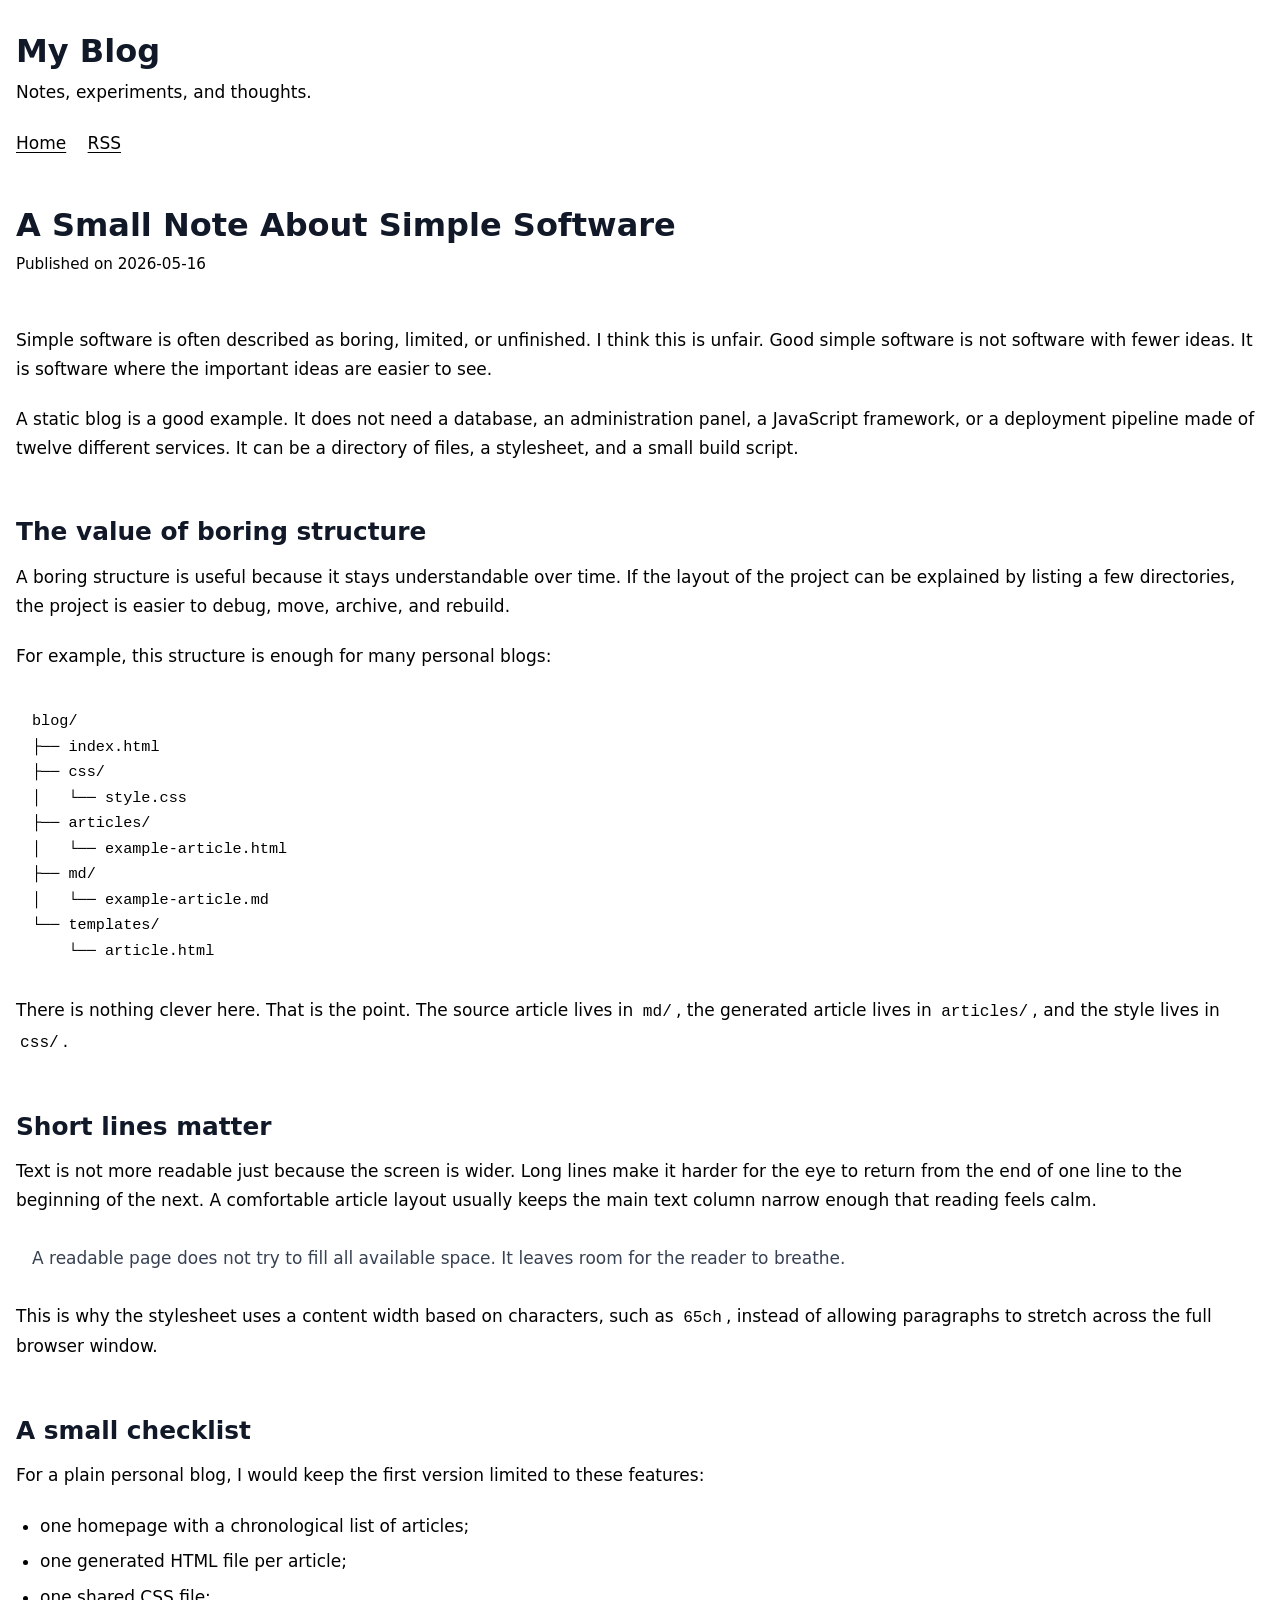
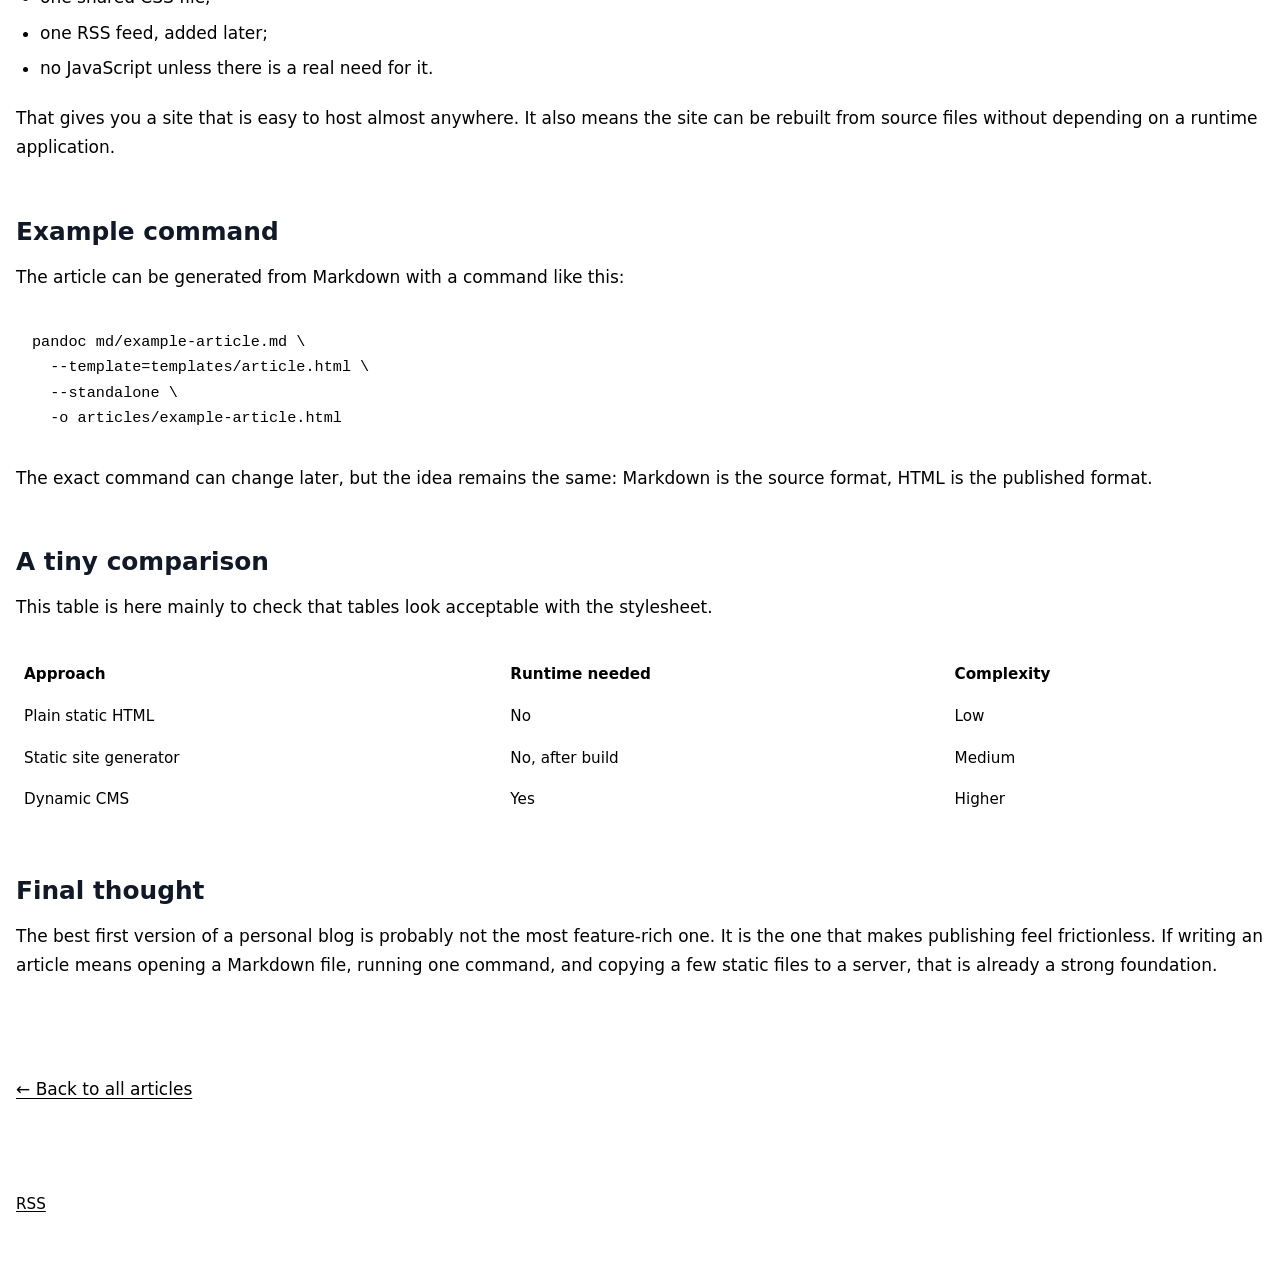
==== articles/example-article.html @ f5bbffbb "feat: site skeleton" ====
<!DOCTYPE html>
<html lang="en">
<head>
  <meta charset="utf-8">

  <meta name="viewport" content="width=device-width, initial-scale=1">

  <title>A Small Note About Simple Software</title>
  <meta name="description" content="An example article used to test the visual style of a minimal static blog.">

  <link rel="canonical" href="https://example.com/articles/example-article.html">
  <link rel="alternate" type="application/rss+xml" title="My Blog RSS Feed" href="/feed.xml">
  <link rel="stylesheet" href="/css/style.css">
</head>

<body>
  <header class="site-header">
    <h1 class="site-title">
      <a href="/">My Blog</a>
    </h1>

    <p class="site-description">
      Notes, experiments, and thoughts.
    </p>

    <nav class="site-nav" aria-label="Main navigation">
      <a href="/">Home</a>
      <a href="/feed.xml">RSS</a>
    </nav>
  </header>

  <main id="content">
    <article>
      <header>
        <h1>A Small Note About Simple Software</h1>

        <p class="article-meta">
          Published on
          <time datetime="2026-05-16">2026-05-16</time>
        </p>
      </header>

      <p>
        Simple software is often described as boring, limited, or unfinished.
        I think this is unfair. Good simple software is not software with fewer
        ideas. It is software where the important ideas are easier to see.
      </p>

      <p>
        A static blog is a good example. It does not need a database, an
        administration panel, a JavaScript framework, or a deployment pipeline
        made of twelve different services. It can be a directory of files, a
        stylesheet, and a small build script.
      </p>

      <h2>The value of boring structure</h2>

      <p>
        A boring structure is useful because it stays understandable over time.
        If the layout of the project can be explained by listing a few
        directories, the project is easier to debug, move, archive, and rebuild.
      </p>

      <p>
        For example, this structure is enough for many personal blogs:
      </p>

      <pre><code>blog/
├── index.html
├── css/
│   └── style.css
├── articles/
│   └── example-article.html
├── md/
│   └── example-article.md
└── templates/
    └── article.html</code></pre>

      <p>
        There is nothing clever here. That is the point. The source article
        lives in <code>md/</code>, the generated article lives in
        <code>articles/</code>, and the style lives in <code>css/</code>.
      </p>

      <h2>Short lines matter</h2>

      <p>
        Text is not more readable just because the screen is wider. Long lines
        make it harder for the eye to return from the end of one line to the
        beginning of the next. A comfortable article layout usually keeps the
        main text column narrow enough that reading feels calm.
      </p>

      <blockquote>
        <p>
          A readable page does not try to fill all available space. It leaves
          room for the reader to breathe.
        </p>
      </blockquote>

      <p>
        This is why the stylesheet uses a content width based on characters,
        such as <code>65ch</code>, instead of allowing paragraphs to stretch
        across the full browser window.
      </p>

      <h2>A small checklist</h2>

      <p>
        For a plain personal blog, I would keep the first version limited to
        these features:
      </p>

      <ul>
        <li>one homepage with a chronological list of articles;</li>
        <li>one generated HTML file per article;</li>
        <li>one shared CSS file;</li>
        <li>one RSS feed, added later;</li>
        <li>no JavaScript unless there is a real need for it.</li>
      </ul>

      <p>
        That gives you a site that is easy to host almost anywhere. It also
        means the site can be rebuilt from source files without depending on a
        runtime application.
      </p>

      <h2>Example command</h2>

      <p>
        The article can be generated from Markdown with a command like this:
      </p>

      <pre><code>pandoc md/example-article.md \
  --template=templates/article.html \
  --standalone \
  -o articles/example-article.html</code></pre>

      <p>
        The exact command can change later, but the idea remains the same:
        Markdown is the source format, HTML is the published format.
      </p>

      <h2>A tiny comparison</h2>

      <p>
        This table is here mainly to check that tables look acceptable with the
        stylesheet.
      </p>

      <table>
        <thead>
          <tr>
            <th>Approach</th>
            <th>Runtime needed</th>
            <th>Complexity</th>
          </tr>
        </thead>
        <tbody>
          <tr>
            <td>Plain static HTML</td>
            <td>No</td>
            <td>Low</td>
          </tr>
          <tr>
            <td>Static site generator</td>
            <td>No, after build</td>
            <td>Medium</td>
          </tr>
          <tr>
            <td>Dynamic CMS</td>
            <td>Yes</td>
            <td>Higher</td>
          </tr>
        </tbody>
      </table>

      <h2>Final thought</h2>

      <p>
        The best first version of a personal blog is probably not the most
        feature-rich one. It is the one that makes publishing feel frictionless.
        If writing an article means opening a Markdown file, running one command,
        and copying a few static files to a server, that is already a strong
        foundation.
      </p>

      <hr>

      <p>
        <a href="/">← Back to all articles</a>
      </p>
    </article>
  </main>

  <footer class="site-footer">
    <p>
      <a href="/feed.xml">RSS</a>
    </p>
  </footer>
</body>
</html>
---- css/style.css ----
/*
  Minimal readable blog stylesheet.
 */  Goal: comfortable long-form reading, not visual noise.

article {
  max-width: var(--content-width);
}

article header {
  margin-bottom: 3rem;
}

article header h1 {
  margin-bottom: 0.4rem;
}

article time,
.date {
  color: var(--muted);
  font-size: 0.95rem;
}

/* ---------- Lists ---------- */

ul,
ol {
  padding-left: 1.5rem;
  margin-top: 0;
  margin-bottom: 1.25em;
}

li {
  margin-bottom: 0.4em;
}

li > ul,
li > ol {
  margin-top: 0.4em;
  margin-bottom: 0.4em;
}

/* ---------- Blockquotes ---------- */

blockquote {
  margin: 1.8rem 0;
  padding-left: 1rem;
  border-left: 4px solid var(--border);
  color: #374151;
}

blockquote p:last-child {
  margin-bottom: 0;
}

/* ---------- Code ---------- */

code,
pre {
  font-family:
    ui-monospace,
    SFMono-Regular,
    Menlo,
    Monaco,
    Consolas,
    "Liberation Mono",
    monospace;
}

code {
  padding: 0.1em 0.25em;
  border-radius: 0.25rem;
  background: var(--surface);
  font-size: 0.95em;
}

pre {
  overflow-x: auto;
  padding: 1rem;
  border-radius: 0.5rem;
  background: var(--surface);
  border: 1px solid var(--border);
  line-height: 1.5;
}

pre code {
  padding: 0;
  background: transparent;
  font-size: 0.95rem;
}

/* ---------- Images and media ---------- */

img,
svg,
video {
  max-width: 100%;
  height: auto;
}

figure {
  margin: 2rem 0;
}

figcaption {
  margin-top: 0.5rem;
  color: var(--muted);
  font-size: 0.95rem;
  text-align: center;
}

/* ---------- Tables ---------- */

table {
  width: 100%;
  border-collapse: collapse;
  margin: 2rem 0;
  font-size: 0.95rem;
}

th,
td {
  padding: 0.5rem;
  border: 1px solid var(--border);
  text-align: left;
}

th {
  background: var(--surface);
}

/* ---------- Horizontal rule ---------- */

hr {
  margin: 3rem 0;
  border: 0;
  border-top: 1px solid var(--border);
}

/* ---------- Small screens ---------- */

@media (max-width: 600px) {
  body {
    padding: 1.25rem 1rem;
    font-size: 1rem;
  }

  .site-title {
    font-size: 1.7rem;
  }

  h1 {
    font-size: 1.7rem;
  }

  h2 {
    font-size: 1.35rem;
  }
}
*/

/* ---------- Base document ---------- */

:root {
  --text: #1f2933;
  --muted: #6b7280;
  --background: #ffffff;
  --surface: #f6f8fa;
  --border: #d8dee4;
  --link: #0969da;

  /*
    Good reading width:
    65ch means roughly 65 characters per line.
    This keeps text from stretching across the whole screen.
  */
  --content-width: 65ch;
}

* {
  box-sizing: border-box;
}

html {
  font-size: 100%;
}

body {
  margin: 0;
  padding: 2rem 1rem;
  color: var(--text);
  background: var(--background);

  font-family:
    system-ui,
    -apple-system,
    BlinkMacSystemFont,
    "Segoe UI",
    sans-serif;

  font-size: 1.0625rem;
  line-height: 1.7;

  /*
    Important for readability:
    never justify long-form text on the web.
  */
  text-align: left;
}

/* ---------- Page layout ---------- */

body > header,
body > main,
body > footer {
  max-width: var(--content-width);
  margin-inline: auto;
}

body > main {
  margin-top: 3rem;
}

body > footer {
  margin-top: 4rem;
  padding-top: 1.5rem;
  border-top: 1px solid var(--border);
  color: var(--muted);
  font-size: 0.95rem;
}

/* ---------- Header ---------- */

.site-header {
  margin-bottom: 3rem;
}

.site-title {
  margin: 0;
  font-size: 2rem;
  line-height: 1.2;
}

.site-title a {
  color: inherit;
  text-decoration: none;
}

.site-description {
  margin-top: 0.5rem;
  color: var(--muted);
}

.site-nav {
  margin-top: 1rem;
}

.site-nav a {
  margin-right: 1rem;
}

/* ---------- Typography ---------- */

h1,
h2,
h3,
h4,
h5,
h6 {
  margin-top: 2.2em;
  margin-bottom: 0.6em;
  line-height: 1.25;
  color: #111827;
}

h1 {
  font-size: 2rem;
  margin-top: 0;
}

h2 {
  font-size: 1.55rem;
}

h3 {
  font-size: 1.25rem;
}

p {
  margin-top: 0;
  margin-bottom: 1.25em;
}

/*
  Avoid huge vertical gaps after headings.
*/
h1 + p,
h2 + p,
h3 + p {
  margin-top: 0;
}

/*
  Do not justify paragraphs.
  Hyphenation is also disabled by default to avoid odd breaks.
*/
p,
li {
  text-align: left;
  hyphens: none;
}

/* ---------- Links ---------- */

a {
  color: var(--link);
  text-underline-offset: 0.15em;
}

a:hover {
  text-decoration-thickness: 0.12em;
}

a:visited {
  color: #8250df;
}

/* ---------- Article list ---------- */

.article-list {
  padding-left: 0;
  list-style: none;
}

.article-item {
  margin-bottom: 2rem;
}

.article-title {
  margin-bottom: 0.25rem;
  font-size: 1.2rem;
}

.article-title a {
  color: inherit;
  text-decoration: none;
}

.article-title a:hover {
  color: var(--link);
  text-decoration: underline;
}

.article-meta {
  margin-bottom: 0.5rem;
  color: var(--muted);
  font-size: 0.95rem;
}

.article-summary {
  margin-bottom: 0;
  color: #374151;
}
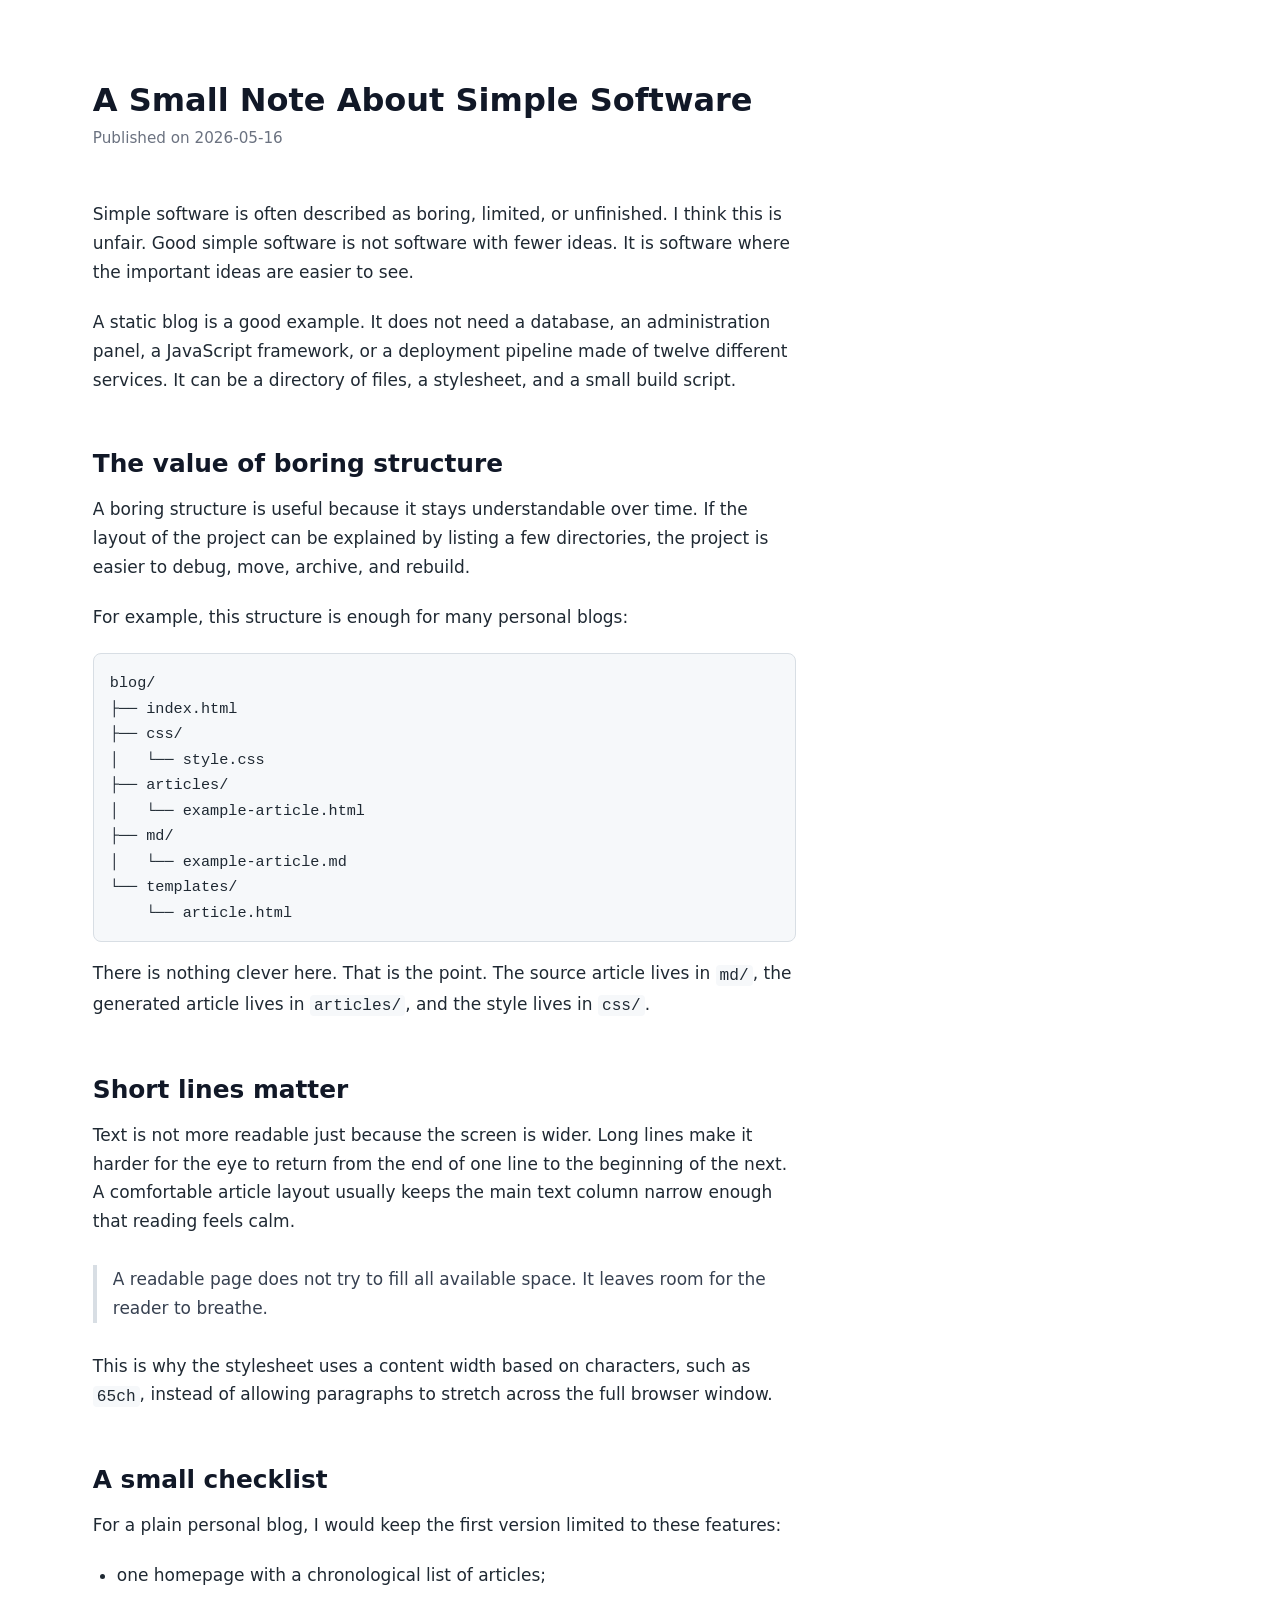
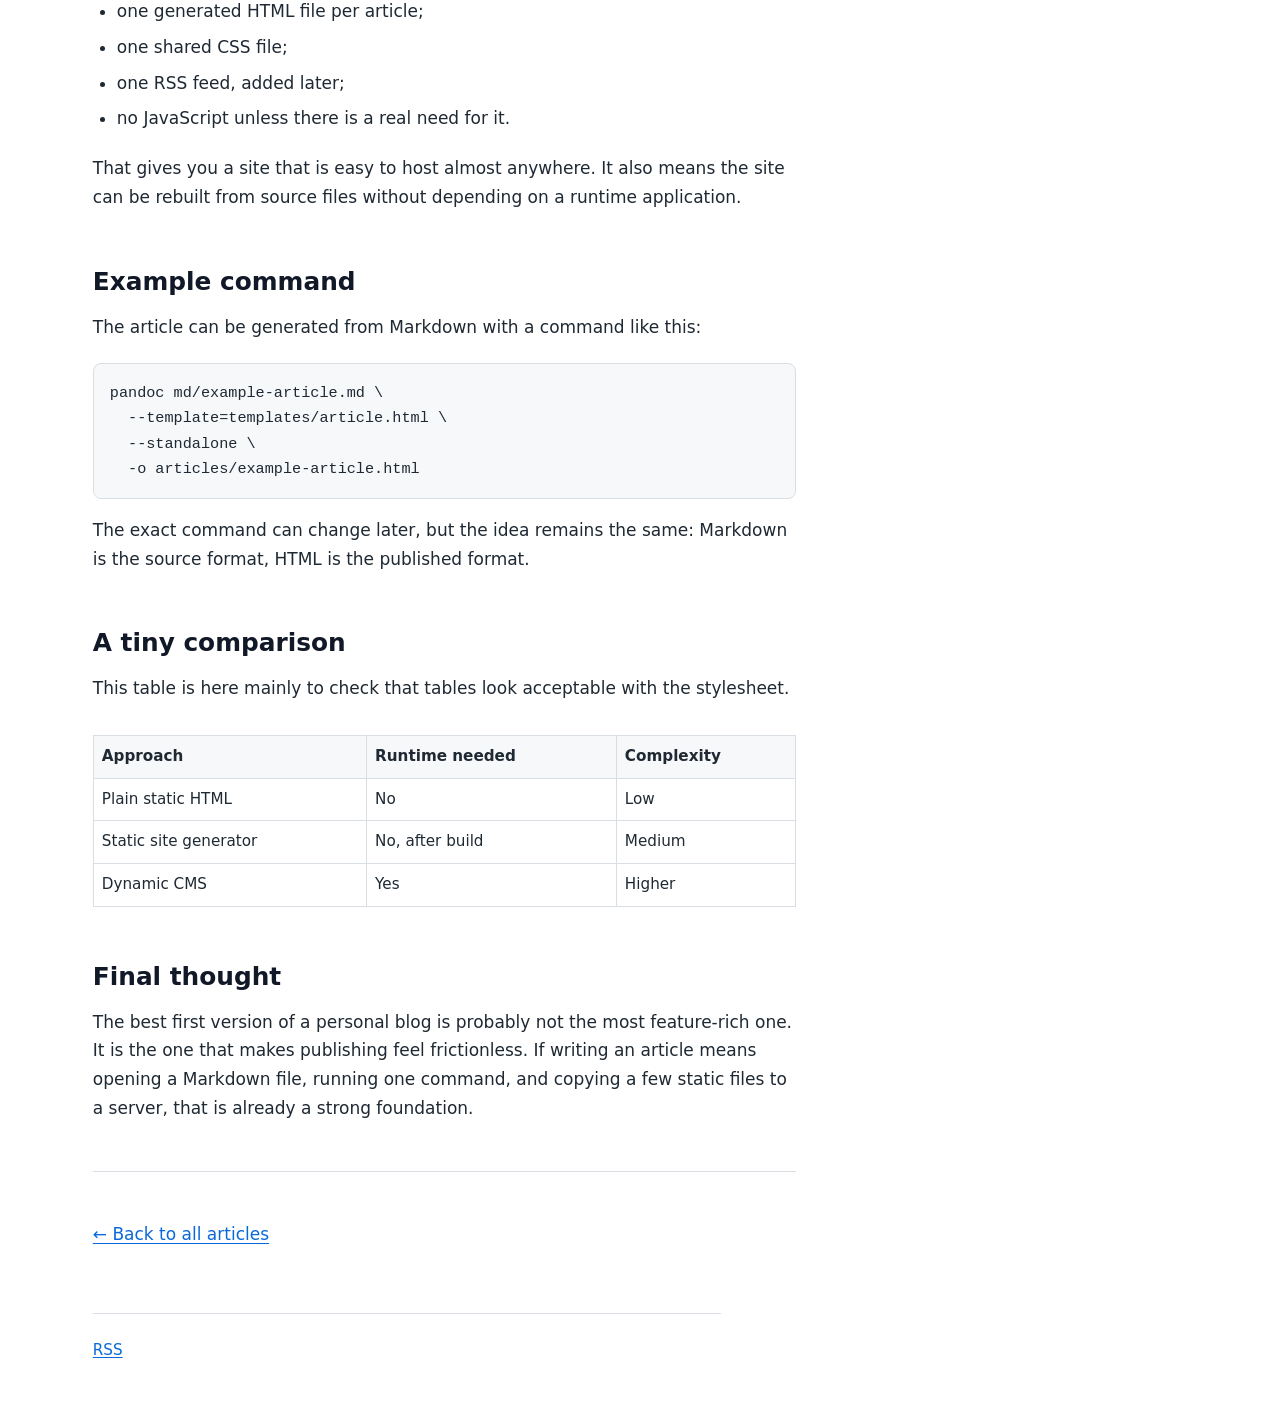
==== commit ec5eca4f: "fix: remove title site from example article" ====
--- a/articles/example-article.html
+++ b/articles/example-article.html
@@ -14,21 +14,6 @@
 </head>
 
 <body>
-  <header class="site-header">
-    <h1 class="site-title">
-      <a href="/">My Blog</a>
-    </h1>
-
-    <p class="site-description">
-      Notes, experiments, and thoughts.
-    </p>
-
-    <nav class="site-nav" aria-label="Main navigation">
-      <a href="/">Home</a>
-      <a href="/feed.xml">RSS</a>
-    </nav>
-  </header>
-
   <main id="content">
     <article>
       <header>
--- a/css/style.css
+++ b/css/style.css
@@ -1,8 +1,204 @@
 /*
   Minimal readable blog stylesheet.
- */  Goal: comfortable long-form reading, not visual noise.
+  Goal: comfortable long-form reading, not visual noise.
+*/
+
+/* ---------- Base document ---------- */
+
+:root {
+  --text: #1f2933;
+  --muted: #6b7280;
+  --background: #ffffff;
+  --surface: #f6f8fa;
+  --border: #d8dee4;
+  --link: #0969da;
+
+  /*
+    Around 65 characters per line is comfortable for long-form text.
+  */
+  --content-width: 65ch;
+  --page-left-margin: clamp(1rem, 6vw, 8rem);
+}
+
+* {
+  box-sizing: border-box;
+}
+
+html {
+  font-size: 100%;
+}
+
+body {
+  margin: 0;
+  padding: 2rem 1rem;
+  color: var(--text);
+  background: var(--background);
+
+  font-family:
+    system-ui,
+    -apple-system,
+    BlinkMacSystemFont,
+    "Segoe UI",
+    sans-serif;
+
+  font-size: 1.0625rem;
+  line-height: 1.7;
+  text-align: left;
+}
+
+/* ---------- Page layout ---------- */
+
+body > header,
+body > main,
+body > footer {
+  width: min(100%, var(--content-width));
+  max-width: var(--content-width);
+  margin-left: var(--page-left-margin);
+  margin-right: auto;
+}
+
+body > main {
+  margin-top: 3rem;
+}
+
+body > footer {
+  margin-top: 4rem;
+  padding-top: 1.5rem;
+  border-top: 1px solid var(--border);
+  color: var(--muted);
+  font-size: 0.95rem;
+}
+
+/* ---------- Header ---------- */
+
+.site-header {
+  margin-bottom: 3rem;
+}
+
+.site-title {
+  margin: 0;
+  font-size: 2rem;
+  line-height: 1.2;
+}
+
+.site-title a {
+  color: inherit;
+  text-decoration: none;
+}
+
+.site-description {
+  margin-top: 0.5rem;
+  color: var(--muted);
+}
+
+.site-nav {
+  margin-top: 1rem;
+}
+
+.site-nav a {
+  margin-right: 1rem;
+}
+
+/* ---------- Typography ---------- */
+
+h1,
+h2,
+h3,
+h4,
+h5,
+h6 {
+  margin-top: 2.2em;
+  margin-bottom: 0.6em;
+  line-height: 1.25;
+  color: #111827;
+}
+
+h1 {
+  margin-top: 0;
+  font-size: 2rem;
+}
+
+h2 {
+  font-size: 1.55rem;
+}
+
+h3 {
+  font-size: 1.25rem;
+}
+
+p {
+  margin-top: 0;
+  margin-bottom: 1.25em;
+}
+
+h1 + p,
+h2 + p,
+h3 + p {
+  margin-top: 0;
+}
+
+p,
+li {
+  text-align: left;
+  hyphens: none;
+}
+
+/* ---------- Links ---------- */
+
+a {
+  color: var(--link);
+  text-underline-offset: 0.15em;
+}
+
+a:hover {
+  text-decoration-thickness: 0.12em;
+}
+
+a:visited {
+  color: #8250df;
+}
+
+/* ---------- Article list ---------- */
+
+.article-list {
+  padding-left: 0;
+  list-style: none;
+}
+
+.article-item {
+  margin-bottom: 2rem;
+}
+
+.article-title {
+  margin-bottom: 0.25rem;
+  font-size: 1.2rem;
+}
+
+.article-title a {
+  color: inherit;
+  text-decoration: none;
+}
+
+.article-title a:hover {
+  color: var(--link);
+  text-decoration: underline;
+}
+
+.article-meta {
+  margin-bottom: 0.5rem;
+  color: var(--muted);
+  font-size: 0.95rem;
+}
+
+.article-summary {
+  margin-bottom: 0;
+  color: #374151;
+}
+
+/* ---------- Article pages ---------- */
 
 article {
+  width: 100%;
   max-width: var(--content-width);
 }
 
@@ -74,6 +270,7 @@
 }
 
 pre {
+  max-width: 100%;
   overflow-x: auto;
   padding: 1rem;
   border-radius: 0.5rem;
@@ -144,6 +341,15 @@
     font-size: 1rem;
   }
 
+  body > header,
+  body > main,
+  body > footer {
+    width: auto;
+    max-width: var(--content-width);
+    margin-left: 0;
+    margin-right: 0;
+  }
+
   .site-title {
     font-size: 1.7rem;
   }
@@ -156,207 +362,3 @@
     font-size: 1.35rem;
   }
 }
-*/
-
-/* ---------- Base document ---------- */
-
-:root {
-  --text: #1f2933;
-  --muted: #6b7280;
-  --background: #ffffff;
-  --surface: #f6f8fa;
-  --border: #d8dee4;
-  --link: #0969da;
-
-  /*
-    Good reading width:
-    65ch means roughly 65 characters per line.
-    This keeps text from stretching across the whole screen.
-  */
-  --content-width: 65ch;
-}
-
-* {
-  box-sizing: border-box;
-}
-
-html {
-  font-size: 100%;
-}
-
-body {
-  margin: 0;
-  padding: 2rem 1rem;
-  color: var(--text);
-  background: var(--background);
-
-  font-family:
-    system-ui,
-    -apple-system,
-    BlinkMacSystemFont,
-    "Segoe UI",
-    sans-serif;
-
-  font-size: 1.0625rem;
-  line-height: 1.7;
-
-  /*
-    Important for readability:
-    never justify long-form text on the web.
-  */
-  text-align: left;
-}
-
-/* ---------- Page layout ---------- */
-
-body > header,
-body > main,
-body > footer {
-  max-width: var(--content-width);
-  margin-inline: auto;
-}
-
-body > main {
-  margin-top: 3rem;
-}
-
-body > footer {
-  margin-top: 4rem;
-  padding-top: 1.5rem;
-  border-top: 1px solid var(--border);
-  color: var(--muted);
-  font-size: 0.95rem;
-}
-
-/* ---------- Header ---------- */
-
-.site-header {
-  margin-bottom: 3rem;
-}
-
-.site-title {
-  margin: 0;
-  font-size: 2rem;
-  line-height: 1.2;
-}
-
-.site-title a {
-  color: inherit;
-  text-decoration: none;
-}
-
-.site-description {
-  margin-top: 0.5rem;
-  color: var(--muted);
-}
-
-.site-nav {
-  margin-top: 1rem;
-}
-
-.site-nav a {
-  margin-right: 1rem;
-}
-
-/* ---------- Typography ---------- */
-
-h1,
-h2,
-h3,
-h4,
-h5,
-h6 {
-  margin-top: 2.2em;
-  margin-bottom: 0.6em;
-  line-height: 1.25;
-  color: #111827;
-}
-
-h1 {
-  font-size: 2rem;
-  margin-top: 0;
-}
-
-h2 {
-  font-size: 1.55rem;
-}
-
-h3 {
-  font-size: 1.25rem;
-}
-
-p {
-  margin-top: 0;
-  margin-bottom: 1.25em;
-}
-
-/*
-  Avoid huge vertical gaps after headings.
-*/
-h1 + p,
-h2 + p,
-h3 + p {
-  margin-top: 0;
-}
-
-/*
-  Do not justify paragraphs.
-  Hyphenation is also disabled by default to avoid odd breaks.
-*/
-p,
-li {
-  text-align: left;
-  hyphens: none;
-}
-
-/* ---------- Links ---------- */
-
-a {
-  color: var(--link);
-  text-underline-offset: 0.15em;
-}
-
-a:hover {
-  text-decoration-thickness: 0.12em;
-}
-
-a:visited {
-  color: #8250df;
-}
-
-/* ---------- Article list ---------- */
-
-.article-list {
-  padding-left: 0;
-  list-style: none;
-}
-
-.article-item {
-  margin-bottom: 2rem;
-}
-
-.article-title {
-  margin-bottom: 0.25rem;
-  font-size: 1.2rem;
-}
-
-.article-title a {
-  color: inherit;
-  text-decoration: none;
-}
-
-.article-title a:hover {
-  color: var(--link);
-  text-decoration: underline;
-}
-
-.article-meta {
-  margin-bottom: 0.5rem;
-  color: var(--muted);
-  font-size: 0.95rem;
-}
-
-.article-summary {
-  margin-bottom: 0;
-  color: #374151;
-}
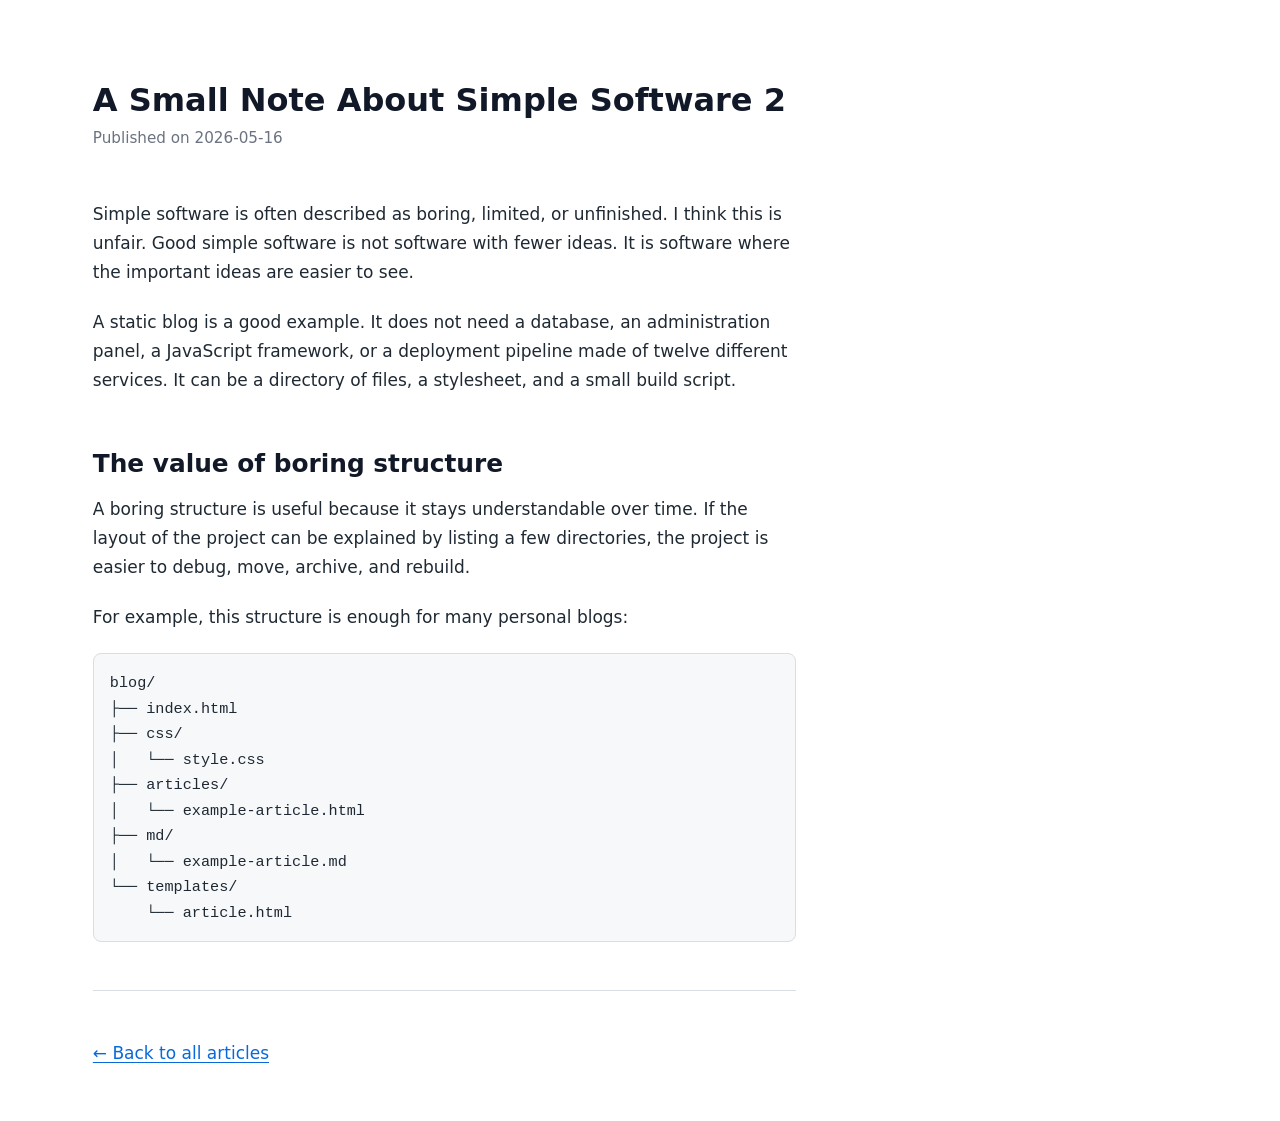
==== commit 27b1bd35: "feat: add markdown and html generated with pandoc as example" ====
--- a/articles/example-article.html
+++ b/articles/example-article.html
@@ -5,11 +5,16 @@
 
   <meta name="viewport" content="width=device-width, initial-scale=1">
 
-  <title>A Small Note About Simple Software</title>
-  <meta name="description" content="An example article used to test the visual style of a minimal static blog.">
+  <title>A Small Note About Simple Software 2</title>
+
+  <meta name="description" content="An example article used to test the
+visual style of a minimal static blog.">
 
   <link rel="canonical" href="https://example.com/articles/example-article.html">
-  <link rel="alternate" type="application/rss+xml" title="My Blog RSS Feed" href="/feed.xml">
+
+  <link rel="alternate" type="application/rss+xml" title="My
+Blog RSS Feed" href="/feed.xml">
+
   <link rel="stylesheet" href="/css/style.css">
 </head>
 
@@ -17,7 +22,7 @@
   <main id="content">
     <article>
       <header>
-        <h1>A Small Note About Simple Software</h1>
+        <h1>A Small Note About Simple Software 2</h1>
 
         <p class="article-meta">
           Published on
@@ -25,32 +30,21 @@
         </p>
       </header>
 
-      <p>
-        Simple software is often described as boring, limited, or unfinished.
-        I think this is unfair. Good simple software is not software with fewer
-        ideas. It is software where the important ideas are easier to see.
-      </p>
-
-      <p>
-        A static blog is a good example. It does not need a database, an
-        administration panel, a JavaScript framework, or a deployment pipeline
-        made of twelve different services. It can be a directory of files, a
-        stylesheet, and a small build script.
-      </p>
-
-      <h2>The value of boring structure</h2>
-
-      <p>
-        A boring structure is useful because it stays understandable over time.
-        If the layout of the project can be explained by listing a few
-        directories, the project is easier to debug, move, archive, and rebuild.
-      </p>
-
-      <p>
-        For example, this structure is enough for many personal blogs:
-      </p>
-
-      <pre><code>blog/
+<p>Simple software is often described as boring, limited, or unfinished.
+I think this is unfair. Good simple software is not software with fewer
+ideas. It is software where the important ideas are easier to see.</p>
+<p>A static blog is a good example. It does not need a database, an
+administration panel, a JavaScript framework, or a deployment pipeline
+made of twelve different services. It can be a directory of files, a
+stylesheet, and a small build script.</p>
+<h2 id="the-value-of-boring-structure">The value of boring
+structure</h2>
+<p>A boring structure is useful because it stays understandable over
+time. If the layout of the project can be explained by listing a few
+directories, the project is easier to debug, move, archive, and
+rebuild.</p>
+<p>For example, this structure is enough for many personal blogs:</p>
+<pre class="text"><code>blog/
 ├── index.html
 ├── css/
 │   └── style.css
@@ -61,115 +55,6 @@
 └── templates/
     └── article.html</code></pre>
 
-      <p>
-        There is nothing clever here. That is the point. The source article
-        lives in <code>md/</code>, the generated article lives in
-        <code>articles/</code>, and the style lives in <code>css/</code>.
-      </p>
-
-      <h2>Short lines matter</h2>
-
-      <p>
-        Text is not more readable just because the screen is wider. Long lines
-        make it harder for the eye to return from the end of one line to the
-        beginning of the next. A comfortable article layout usually keeps the
-        main text column narrow enough that reading feels calm.
-      </p>
-
-      <blockquote>
-        <p>
-          A readable page does not try to fill all available space. It leaves
-          room for the reader to breathe.
-        </p>
-      </blockquote>
-
-      <p>
-        This is why the stylesheet uses a content width based on characters,
-        such as <code>65ch</code>, instead of allowing paragraphs to stretch
-        across the full browser window.
-      </p>
-
-      <h2>A small checklist</h2>
-
-      <p>
-        For a plain personal blog, I would keep the first version limited to
-        these features:
-      </p>
-
-      <ul>
-        <li>one homepage with a chronological list of articles;</li>
-        <li>one generated HTML file per article;</li>
-        <li>one shared CSS file;</li>
-        <li>one RSS feed, added later;</li>
-        <li>no JavaScript unless there is a real need for it.</li>
-      </ul>
-
-      <p>
-        That gives you a site that is easy to host almost anywhere. It also
-        means the site can be rebuilt from source files without depending on a
-        runtime application.
-      </p>
-
-      <h2>Example command</h2>
-
-      <p>
-        The article can be generated from Markdown with a command like this:
-      </p>
-
-      <pre><code>pandoc md/example-article.md \
-  --template=templates/article.html \
-  --standalone \
-  -o articles/example-article.html</code></pre>
-
-      <p>
-        The exact command can change later, but the idea remains the same:
-        Markdown is the source format, HTML is the published format.
-      </p>
-
-      <h2>A tiny comparison</h2>
-
-      <p>
-        This table is here mainly to check that tables look acceptable with the
-        stylesheet.
-      </p>
-
-      <table>
-        <thead>
-          <tr>
-            <th>Approach</th>
-            <th>Runtime needed</th>
-            <th>Complexity</th>
-          </tr>
-        </thead>
-        <tbody>
-          <tr>
-            <td>Plain static HTML</td>
-            <td>No</td>
-            <td>Low</td>
-          </tr>
-          <tr>
-            <td>Static site generator</td>
-            <td>No, after build</td>
-            <td>Medium</td>
-          </tr>
-          <tr>
-            <td>Dynamic CMS</td>
-            <td>Yes</td>
-            <td>Higher</td>
-          </tr>
-        </tbody>
-      </table>
-
-      <h2>Final thought</h2>
-
-      <p>
-        The best first version of a personal blog is probably not the most
-        feature-rich one. It is the one that makes publishing feel frictionless.
-        If writing an article means opening a Markdown file, running one command,
-        and copying a few static files to a server, that is already a strong
-        foundation.
-      </p>
-
       <hr>
 
       <p>
@@ -177,11 +62,5 @@
       </p>
     </article>
   </main>
-
-  <footer class="site-footer">
-    <p>
-      <a href="/feed.xml">RSS</a>
-    </p>
-  </footer>
 </body>
 </html>
